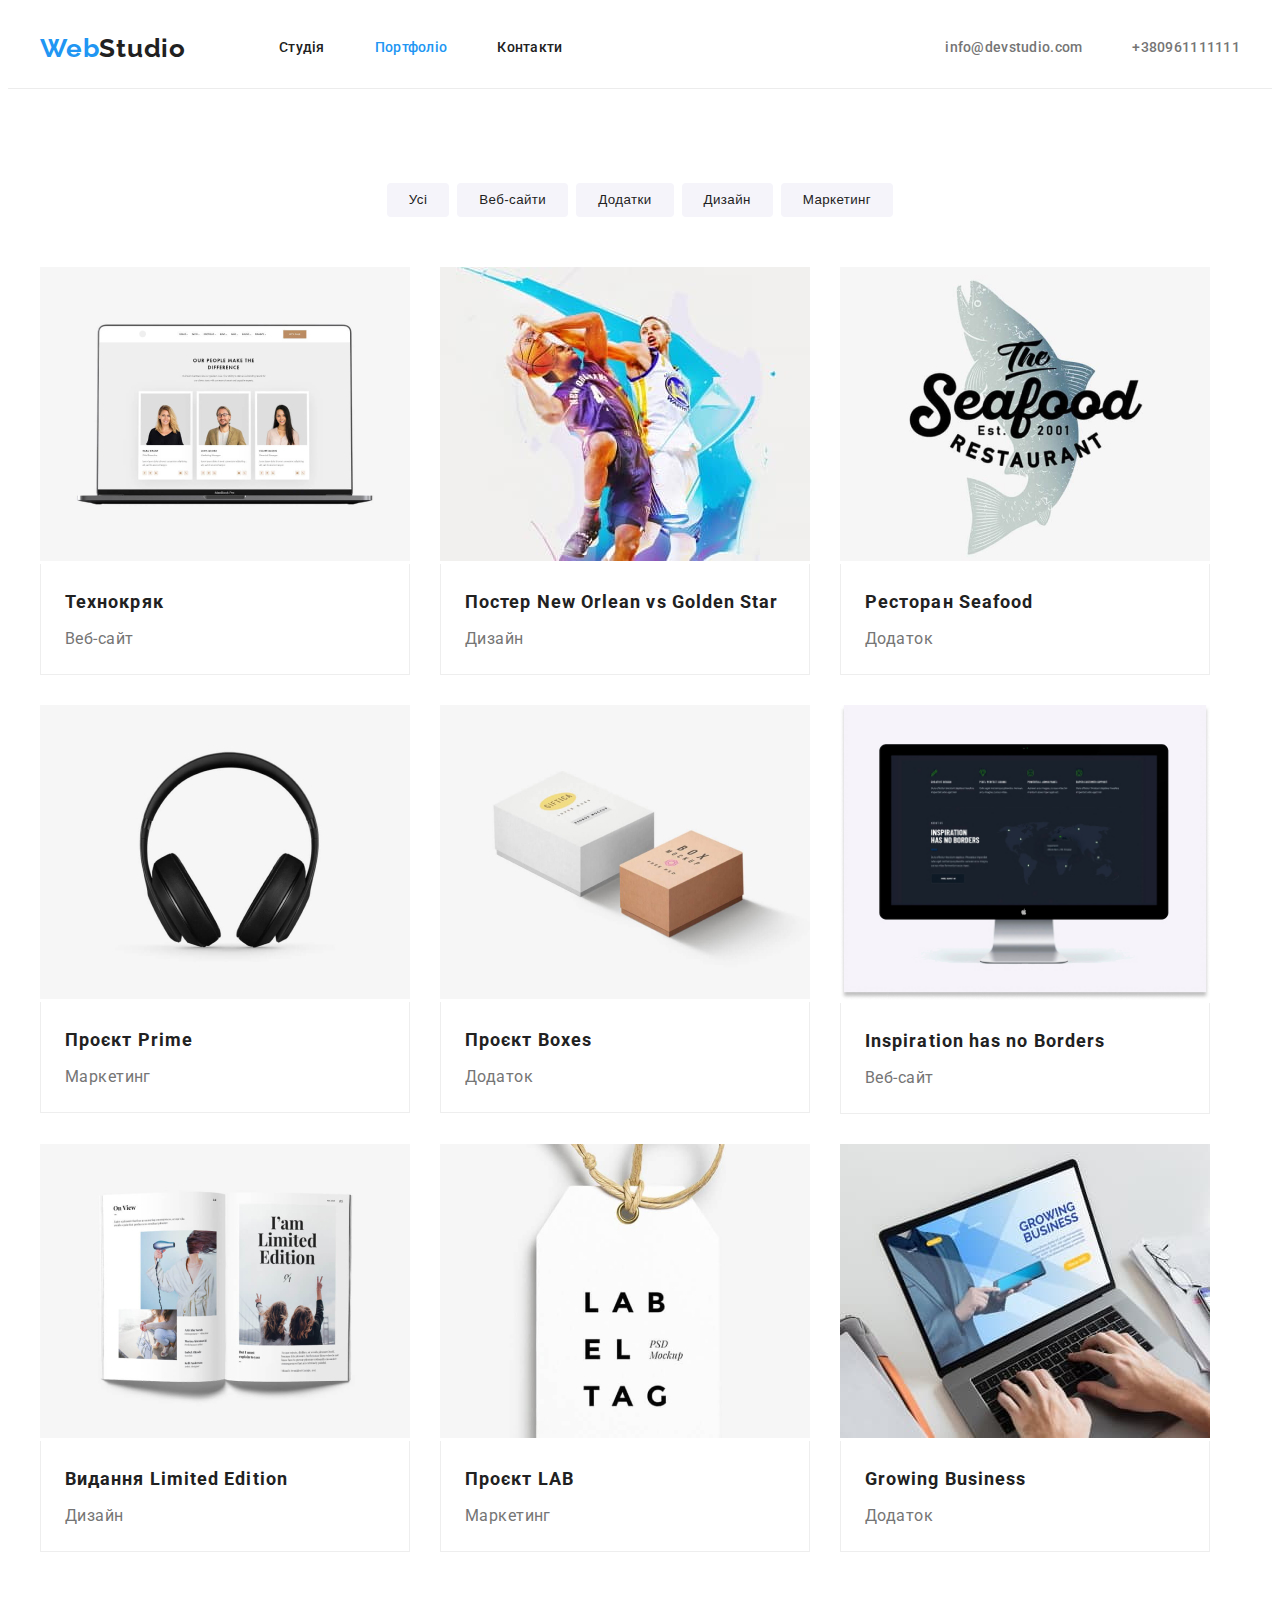
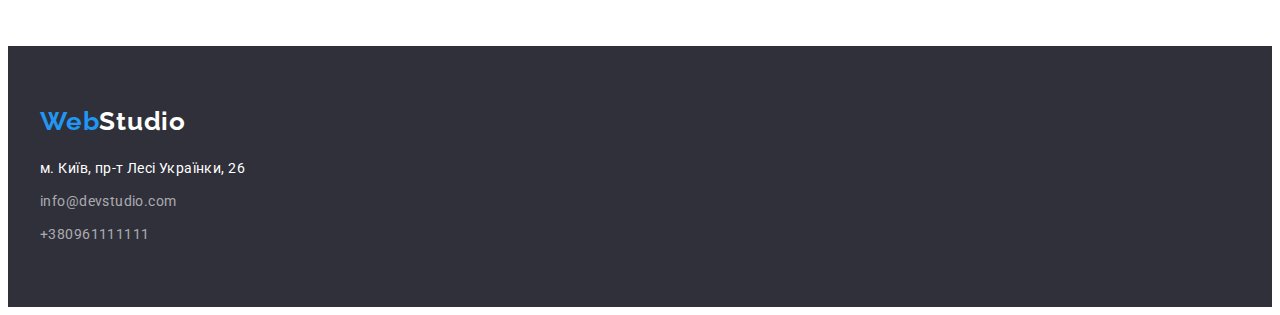
==== portfolio.html @ 6ab668a6 "зміни" ====
<!DOCTYPE html>
<html lang="en">

<head>
    <meta charset="UTF-8">
    <meta http-equiv="X-UA-Compatible" content="IE=edge">
    <meta name="viewport" content="width=device-width, initial-scale=1.0">
    <title>Document</title>
    <link
        href="https://fonts.googleapis.com/css2?family=Raleway:wght@700&family=Roboto:wght@400;500;700;900&display=swap"
        rel="stylesheet" />
    <link rel="stylesheet" href="https://cdnjs.cloudflare.com/ajax/libs/modern-normalize/1.1.0/modern-normalize.min.css"
        integrity="sha512-wpPYUAdjBVSE4KJnH1VR1HeZfpl1ub8YT/NKx4PuQ5NmX2tKuGu6U/JRp5y+Y8XG2tV+wKQpNHVUX03MfMFn9Q=="
        crossorigin="anonymous" referrerpolicy="no-referrer" />
    <link rel="stylesheet" href="./css/styles.css" />
</head>

<body class="page">
    <!--Шапка сайта-->
    <header class="page-header">
        <div class="container">
            <nav class="main-nav">
                <a href="./index.html" class="logo"><span>Web</span><span class="studio">Studio</span></a>
                <ul class="nav-link list">
                    <li><a href="./index.html" class="link">Студія</a></li>
                    <li><a href="Портфоліо" class="link current">Портфоліо</a></li>
                    <li><a href="Контакти" class="link">Контакти</a></li>
                </ul>
                <ul class="contact-link list">
                    <li><a href="mailto:info@devstudio.com" class="link">info@devstudio.com</a></li>
                    <li><a href="tel:+380961111111" class="link">+380961111111</a></li>
                </ul>
            </nav>
        </div>
    </header>
    <main>
        <!--Контент страници портфолио-->
        <section class="section">
            <h1 class="visually-hidden">Приклади робіт</h1>
            <div class="container">
                <ul class="btns list">
                    <li><button type="button" class="btn-style">Усі</button></li>
                    <li><button type="button" class="btn-style">Веб-сайти</button></li>
                    <li><button type="button" class="btn-style">Додатки</button></li>
                    <li><button type="button" class="btn-style">Дизайн</button></li>
                    <li><button type="button" class="btn-style">Маркетинг</button></li>
                </ul>
                <ul class="desing-page">
                    <li>
                        <a class="items" href="">
                            <img src="./images/img6.jpg" alt="фото ноутбука" width="370">
                            <div class="desing-style">
                                <h2 class="desing-list">Технокряк</h2>
                                <p class="desing-title">Веб-сайт</p>
                            </div>
                        </a>
                    </li>
                    <li>
                        <a class="items" href="">
                            <img src="./images/img7.jpg" alt="фото спортсмени" width="370">
                            <div class="desing-style">
                                <h2 class="desing-list">Постер New Orlean vs Golden Star</h2>
                                <p class="desing-title">Дизайн</p>
                            </div>
                        </a>
                    </li>
                    <li>
                        <a class="items" href="">
                            <img src="./images/img8.jpg" alt="фото логотип ресторану" width="370">
                            <div class="desing-style">
                                <h2 class="desing-list">Ресторан Seafood</h2>
                                <p class="desing-title">Додаток</p>
                            </div>
                        </a>
                    </li>
                    <li>
                        <a class="items" href="">
                            <img src="./images/img9.jpg" alt="фото навушники" width="370">
                            <div class="desing-style">
                                <h2 class="desing-list">Проєкт Prime</h2>
                                <p class="desing-title">Маркетинг</p>
                            </div>
                        </a>
                    </li>
                    <li>
                        <a class="items" href="">
                            <img src="./images/img10.jpg" alt="фото коробок" width="370">
                            <div class="desing-style">
                                <h2 class="desing-list">Проєкт Boxes</h2>
                                <p class="desing-title">Додаток</p>
                            </div>
                        </a>
                    </li>
                    <li>
                        <a class="items" href="">
                            <img src="./images/img11.jpg" alt="фото монітора" width="370">
                            <div class="desing-style">
                                <h2 class="desing-list">Inspiration has no Borders</h2>
                                <p class="desing-title">Веб-сайт</p>
                            </div>
                        </a>
                    </li>
                    <li>
                        <a class="items" href="">
                            <img src="./images/img12.jpg" alt="фото книжки" width="370">
                            <div class="desing-style">
                                <h2 class="desing-list">Видання Limited Edition</h2>
                                <p class="desing-title">Дизайн</p>
                            </div>
                        </a>
                    </li>
                    <li>
                        <a class="items" href="">
                            <img src="./images/img13.jpg" alt="фото етикетки" width="370">
                            <div class="desing-style">
                                <h2 class="desing-list">Проєкт LAB</h2>
                                <p class="desing-title">Маркетинг</p>
                            </div>
                        </a>
                    </li>
                    <li>
                        <a class="items" href="">
                            <img src="./images/img14.jpg" alt="фото руки на ноутбуці" width="370">
                            <div class="desing-style">
                                <h2 class="desing-list">Growing Business</h2>
                                <p class="desing-title">Додаток</p>
                            </div>
                        </a>
                    </li>
                </ul>
            </div>
        </section>
    </main>
    <!--Футер-->

    <footer class="footer">
        <div class="container">
            <a href="./index.html" class="logo"><span>Web</span><span class="tipo">Studio</span></a>
            <address class="address">
                <ul class="address-list">
                    <li><a href="https://www.google.com.ua/maps/place/%D0%B1%D1%83%D0%BB.+%D0%9B%D0%B5%D1%81%D0%B8+%D0%A3%D0%BA%D1%80%D0%B0%D0%B8%D0%BD%D0%BA%D0%B8,+26,+%D0%9A%D0%B8%D0%B5%D0%B2,+02000/@50.4265807,30.5383858,17z/data=!3m1!4b1!4m5!3m4!1s0x40d4cf0e033ecbe9:0x57a4dffefec77da0!8m2!3d50.4265807!4d30.5383858?hl=ru"
                            target="_blank" rel="noopener noreferrer" class="address-city"> м. Київ, пр-т Лесі Українки,
                            26</a></li>
                    <li class="top-list">
                        <a href="mailto:info@devstudio.com" class="address-mail">info@devstudio.com</a>
                    </li>
                    <li class="top-list">
                        <a href="tel:+380961111111" class="address-tel">+380961111111</a>
                    </li>
                </ul>
            </address>
        </div>
    </footer>
</body>

</html>
---- css/styles.css ----
:root {
  --primary-text-color: #212121;
  --title-text-color: #757575;
  --accent-color: #2196f3;
  --primary-white-color: #ffffff;
  --primary-black-color: #2f303a;
  --title-white-color: rgba(255, 255, 255, 0.6);
}

p,
h1,
h2,
h3,
h4,
h5,
h6 {
  margin: 0;
}

ul {
  margin: 0;
  padding-left: 0;
  list-style: none;
}

/* Шапка сайта */

body {
  background-color: var(--primary-white-color);
  color: var(--primary-text-color);
  font-family: roboto, sans-serif;
  font-size: 14px;
  letter-spacing: 0.03em;
}

.page-header {
  border-bottom: 1px solid #ececec;
}

.container {
  margin-left: auto;
  margin-right: auto;
  width: 1200px;
  padding-left: 15px;
  padding-right: 15px;
}

.list {
  padding: 0;
  margin: 0;
  list-style: none;
}

.link {
  text-decoration: none;
  margin: 0;
}

a {
  text-decoration: none;
}

.button {
  cursor: pointer;
}

.section {
  padding-top: 94px;
  padding-bottom: 94px;
}

.main-nav {
  display: flex;
  align-items: center;
}

.nav-link,
.contact-link {
  display: flex;
  align-items: center;
}

.nav-link {
  margin-left: 93px;
}

.logo {
  display: inline-block;
  color: var(--accent-color);
  font-family: raleway, sans-serif;
  font-size: 26px;
  font-weight: 700;
  line-height: 1.19;
  letter-spacing: 0.03em;
}

.studio {
  color: var(--primary-text-color);
}

.contact-link {
  margin-left: auto;
}

.nav-link li:not(:first-child),
.contact-link li:not(:first-child) {
  margin-left: 50px;
}

.nav-link .link {
  display: block;
  padding: 32px 0;
  font-weight: 500;
  color: var(--primary-text-color);
  line-height: 1.14;
  letter-spacing: 0.02em;
  text-decoration: none;
}

.auth-list::before {
  display: block;
  content: "";
  height: 16px;
  margin-right: 10px;
  background-repeat: no-repeat;
  background-position: center;
}

.icon-mail::before {
  background-image: url("../images/icon-mail.svg");
}

.icon-phone::before {
  background-image: url("../images/icon-phone.svg");
}

.link:hover,
.link:focus {
  color: var(--accent-color);
}

.link.current {
  color: var(--accent-color);
  font-weight: 500;
  font-size: 14px;
  line-height: 1.14;
  letter-spacing: 0.02em;
  text-decoration: none;
}

.contact-link .link:hover,
.contact-link .link:focus {
  color: var(--accent-color);
}

.contact-link .link {
  display: block;
  padding: 32px 0;
  color: var(--title-text-color);
  font-weight: 500;
  line-height: 1.14;
  letter-spacing: 0.02em;
  text-decoration: none;
}

.contact-link .link.current {
  color: var(--accent-color);
  font-weight: 500;
  font-size: 14px;
  line-height: 1.14;
  letter-spacing: 0.02em;
  text-decoration: none;
}

/* Герой */

.hero {
  text-align: center;
  background-color:var(--primary-black-color);
}

.hero-main {
  text-align: center;
  padding-top: 200px;
  padding-bottom: 200px;
  max-width: 1600px;
  margin: 0px auto;

background-image: linear-gradient(
  rgba(47, 48, 58, 0.4),
  rgba(47, 48, 58, 0.4)),
  url(../images/Img001.jpg);
}

.hero-title {
  max-width: 696px;
  margin-right: auto;
  margin-left: auto;
  margin-bottom: 30px;
  color: var(--primary-white-color);
  font-weight: 900;
  font-size: 44px;
  line-height: 1.36;
  text-align: center;
  letter-spacing: 0.06em;
  text-transform: uppercase;
}

.button-primary {
  display: inline-block;
  color: var(--primary-white-color);
  background-color: var(--accent-color);
  font-family: inherit;
  font-style: normal;
  font-weight: 700;
  font-size: 16px;
  line-height: 1.88;
  align-items: center;
  text-align: center;
  cursor: pointer;
  padding: 10px 32px;
  letter-spacing: 0.06em;
  border-radius: 4px;
  border: none;
}

/* Особливості */

.section-peculiarities {
  padding-top: 94px;
}

.peculiarities {
  display: flex;
  text-decoration: none;
  justify-content: center;
}

.peculiarities .item +.item {
  margin-left: 30px;
}

.peculiarities-list::before {
  display: block;
  content: "";
  height: 120px;
  margin-bottom: 30px;
  background-size: contain;
  background-repeat: no-repeat;
  background-position: center;
  background-color: #F5F4FA;
}

.icon-antenna::before {
background-image: url("../images/icon-antenna.svg");
}

.icon-clock::before {
  background-image: url("../images/icon-clock.svg");
}

.icon-diagram::before {
  background-image: url("../images/icon-diagram.svg");
}

.icon-astronaut::before {
  background-image: url("../images/icon-astronaut.svg");
} 

.peculiarities-title {
  margin-bottom: 10px;
  color: var(--primary-text-color);
  font-weight: 700;
  font-size: 14px;
  line-height: 1.14;
  letter-spacing: 0.03em;
}

.peculiarities-text {
  width: 270px;
  color: var(--title-text-color);
  font-weight: 400;
  font-size: 14px;
  line-height: 1.7;
  letter-spacing: 0.03em;
}

/* Чим ми займаємося */

.section-title {
  margin-bottom: 50px;
  text-align: center;
  color: var(--primary-text-color);
  font-size: 36px;
  line-height: 1.17;
}

.container-work {
  display: flex;
}

.image-work {
  display: block;
  width: 370px;
}

.container-work .item+.item {
  margin-left: 30px;
}

/* Наша команда */

.team-container {
  width: 270px;
  box-shadow: 0px 1px 3px rgba(0, 0, 0, 0.12), 0px 1px 1px rgba(0, 0, 0, 0.14),
  0px 2px 1px rgba(0, 0, 0, 0.2);
  border-radius: 0px 0px 4px 4px;
  background: #FFFFFF;
}

.team-list {
  display: flex;
}

.team-list .item +.item {
  margin-left: 30px;
}

.team-comand {
  padding: 30px;
}

.social-list {
  display: flex;
  align-items: center;
  justify-content: center;
}

.social-item {
  display: flex;
  align-items: center;
  justify-content: center;
  width: 44px;
  height: 44px;
  background-color: #FFFFFF;
  border-radius: 50%;
}

.team {
  margin-bottom: 50px;
}

.team-name {
  margin-bottom: 10px;
  text-align: center;
  color: var(--primary-text-color);
  font-weight: 500;
  font-size: 16px;
  line-height: 1.19;
}

.team-position {
  margin-bottom: 16px;
  text-align: center;
  color: var(--title-text-color);
  font-weight: 400;
  font-size: 16px;
  line-height: 1.19;
}

.btns {
  display: flex;
  justify-content: center;
  margin-bottom: 50px;
}

.btns li:not(:first-child) {
  margin-left: 8px;
}

.btns .btn-style {
  background-color: #f5f4fa;
  color: var(--primiry);
  font-weight: 500;
  line-height: calc(26 / 16);
  letter-spacing: 0.03em;
  padding: 6px 22px;
  border-radius: 4px;
  box-shadow: none;
  cursor: pointer;
  border: none;
}

.btns .btn-style:hover,
.btns .btn-style:focus {
  background-color: var(--accent-color);
  color: var(--primary-white-color);
}

.items {
  display: inline-block;
}

.items .desing-style {
  padding: 20px 24px;
  border-left: 1px solid #eeeeee;
  border-right: 1px solid #eeeeee;
  border-bottom: 1px solid #eeeeee;
}

.items:hover,
.items:focus {
  box-shadow: 0px 1px 1px rgba(0, 0, 0, 0.12), 0px 4px 4px rgba(0, 0, 0, 0.06),
    1px 4px 6px rgba(0, 0, 0, 0.16);
}

.desing-page li {
  margin-left: 30px;
  margin-top: 30px;
}

.desing-page li:nth-child(3n + 1) {
  margin-left: 0px;
}

.desing-page li:nth-child(-n + 3) {
  margin-top: 0px;
}

.desing-page {
  display: flex;
  flex-wrap: wrap;
}

.desing-list {
  margin-bottom: 4px;
  color: var(--primary-text-color);
  font-weight: 700;
  font-size: 18px;
  line-height: 2;
  letter-spacing: 0.06em;
  text-decoration: none;
}

.desing-title {
  color: var(--title-text-color);
  font-size: 16px;
  line-height: 1.88;
  text-decoration: none;
}

/* Футер */

.footer {
  padding-top: 60px;
  padding-bottom: 60px;
  background-color: var(--primary-black-color);
}

.address-list {
  margin-top: 20px;
}

.address-list .address-mail .address-tel {
  text-decoration: none;
  font-style: normal;
}

.address-mail:hover,
.address-mail:focus {
  color: var(--accent-color);
}

.address-tel:hover,
.address-tel:focus {
  color: var(--accent-color);
}

.top-list {
  margin-top: 9px;
}

.address-city {
  color: var(--primary-white-color);
  font-style: normal;
  line-height: 1.71;
  text-decoration: none;
}

.address-tel,
.address-mail {
  color: var(--title-white-color);
  font-style: normal;
  line-height: 1.71;
  text-decoration: none;
}

.tipo {
  color: var(--primary-white-color);
}

.visually-hidden {
  position: absolute;
  width: 1px;
  height: 1px;
  margin: -1px;
  border: 0;
  padding: 0;

  white-space: nowrap;
  clip-path: inset(100%);
  clip: rect(0 0 0 0);
  overflow: hidden;
}
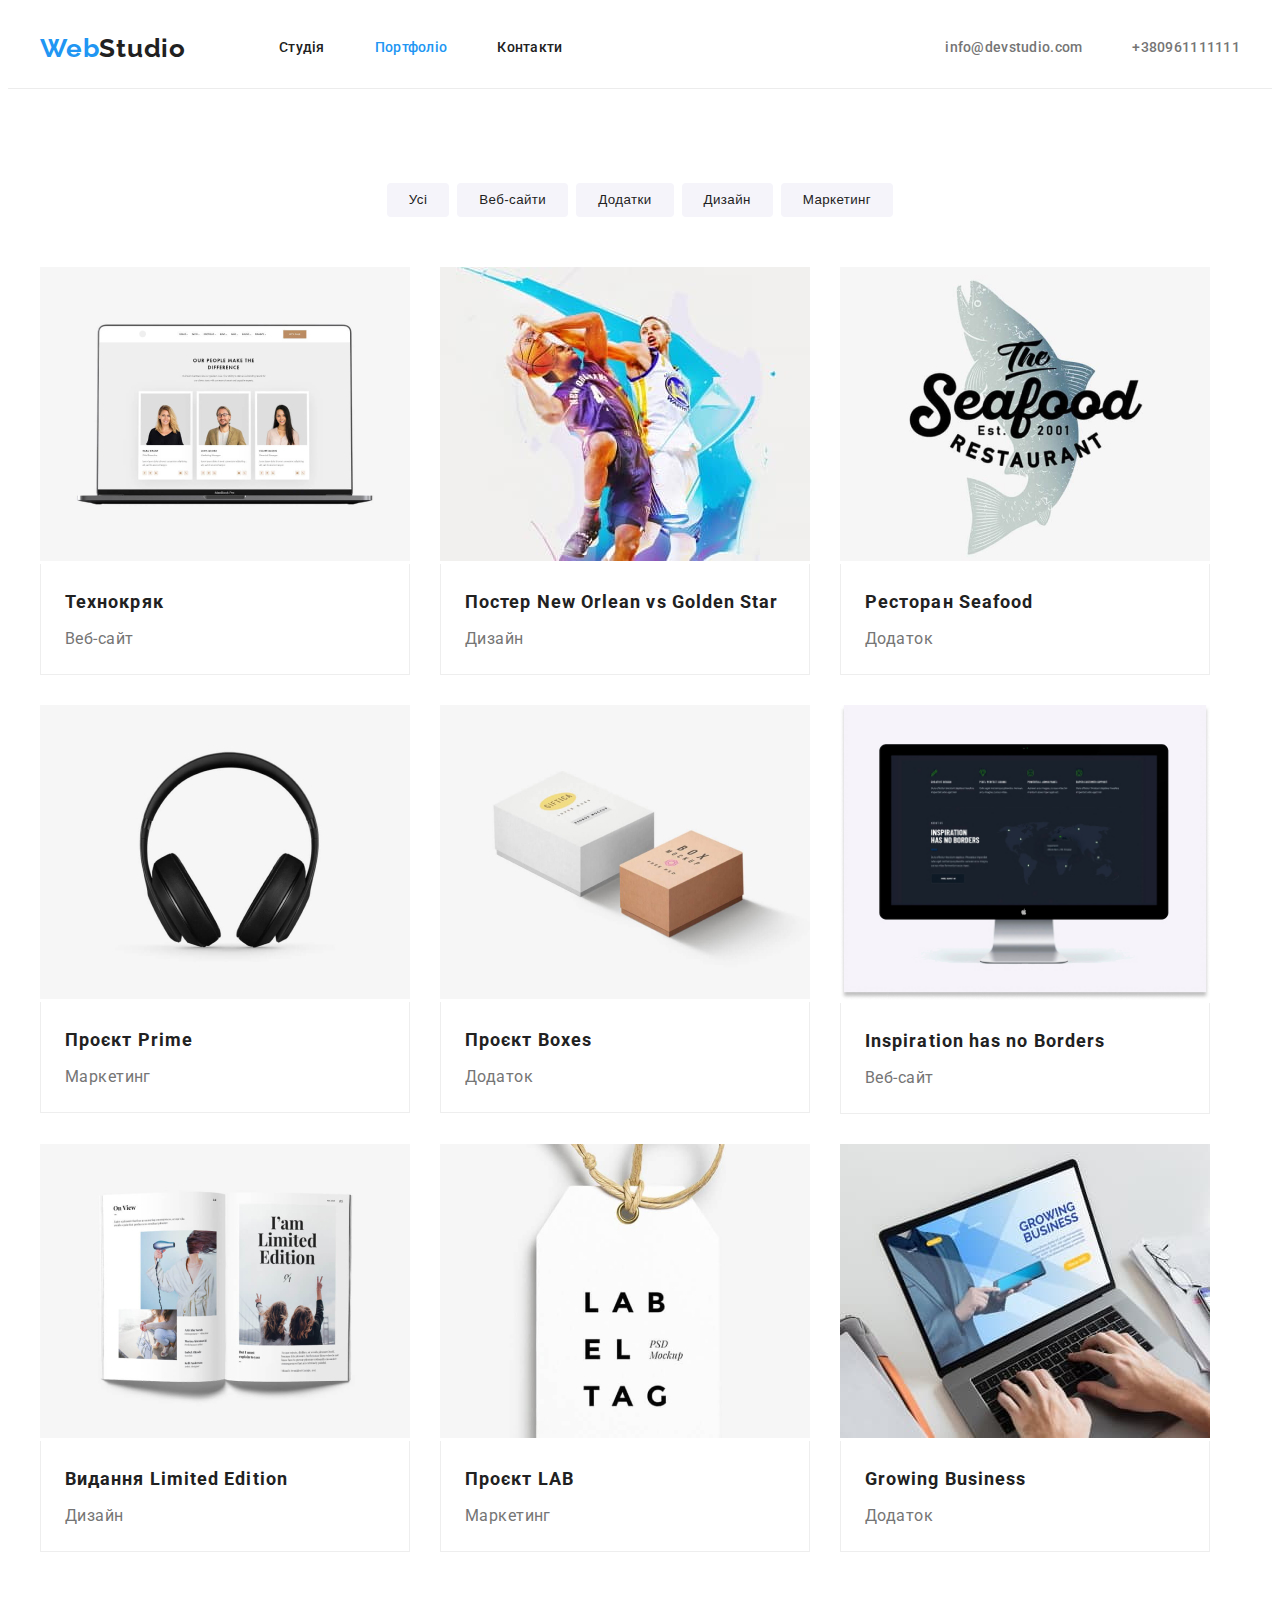
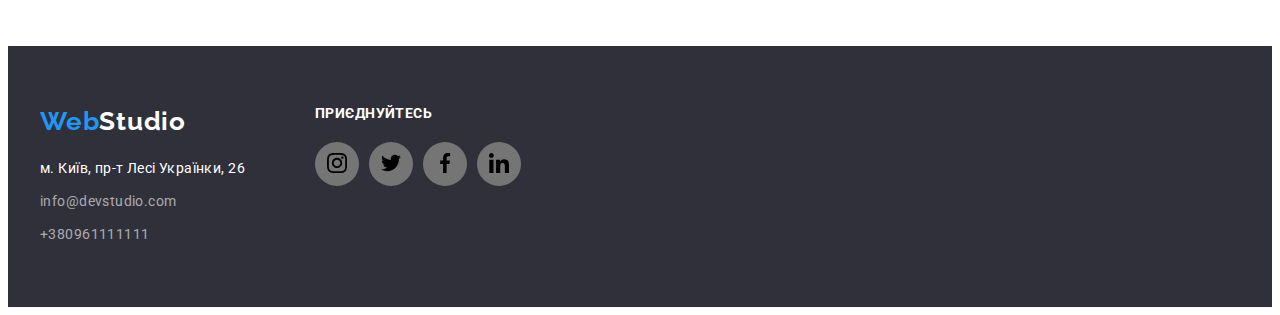
==== commit 3941d67d: "зробив посилання" ====
--- a/portfolio.html
+++ b/portfolio.html
@@ -18,7 +18,7 @@
 <body class="page">
     <!--Шапка сайта-->
     <header class="page-header">
-        <div class="container">
+        <div class="container contact-container">
             <nav class="main-nav">
                 <a href="./index.html" class="logo"><span>Web</span><span class="studio">Studio</span></a>
                 <ul class="nav-link list">
@@ -26,18 +26,18 @@
                     <li><a href="Портфоліо" class="link current">Портфоліо</a></li>
                     <li><a href="Контакти" class="link">Контакти</a></li>
                 </ul>
+            </nav>
                 <ul class="contact-link list">
                     <li><a href="mailto:info@devstudio.com" class="link">info@devstudio.com</a></li>
                     <li><a href="tel:+380961111111" class="link">+380961111111</a></li>
                 </ul>
-            </nav>
         </div>
     </header>
     <main>
         <!--Контент страници портфолио-->
         <section class="section">
+            <div class="container">
             <h1 class="visually-hidden">Приклади робіт</h1>
-            <div class="container">
                 <ul class="btns list">
                     <li><button type="button" class="btn-style">Усі</button></li>
                     <li><button type="button" class="btn-style">Веб-сайти</button></li>
@@ -135,22 +135,57 @@
 
     <footer class="footer">
         <div class="container">
-            <a href="./index.html" class="logo"><span>Web</span><span class="tipo">Studio</span></a>
-            <address class="address">
-                <ul class="address-list">
-                    <li><a href="https://www.google.com.ua/maps/place/%D0%B1%D1%83%D0%BB.+%D0%9B%D0%B5%D1%81%D0%B8+%D0%A3%D0%BA%D1%80%D0%B0%D0%B8%D0%BD%D0%BA%D0%B8,+26,+%D0%9A%D0%B8%D0%B5%D0%B2,+02000/@50.4265807,30.5383858,17z/data=!3m1!4b1!4m5!3m4!1s0x40d4cf0e033ecbe9:0x57a4dffefec77da0!8m2!3d50.4265807!4d30.5383858?hl=ru"
-                            target="_blank" rel="noopener noreferrer" class="address-city"> м. Київ, пр-т Лесі Українки,
-                            26</a></li>
-                    <li class="top-list">
-                        <a href="mailto:info@devstudio.com" class="address-mail">info@devstudio.com</a>
+            <div class="container-content">
+                <a href="./index.html" class="logo logo-title"><span>Web</span><span class="tipo">Studio</span></a>
+                <address class="address">
+                    <ul class="address-list">
+                        <li><a href="https://www.google.com.ua/maps/place/%D0%B1%D1%83%D0%BB.+%D0%9B%D0%B5%D1%81%D0%B8+%D0%A3%D0%BA%D1%80%D0%B0%D0%B8%D0%BD%D0%BA%D0%B8,+26,+%D0%9A%D0%B8%D0%B5%D0%B2,+02000/@50.4265807,30.5383858,17z/data=!3m1!4b1!4m5!3m4!1s0x40d4cf0e033ecbe9:0x57a4dffefec77da0!8m2!3d50.4265807!4d30.5383858?hl=ru"
+                                target="_blank" rel="noopener noreferrer" class="address-city"> м. Київ, пр-т Лесі Українки,
+                                26</a></li>
+                        <li class="top-list">
+                            <a href="mailto:info@devstudio.com" class="address-mail">info@devstudio.com</a>
+                        </li>
+                        <li class="top-list">
+                            <a href="tel:+380961111111" class="address-tel">+380961111111</a>
+                        </li>
+                    </ul>
+                </address>
+            </div>
+            <div class="social-container-wrapper">
+                <h2 class="social-title">приєднуйтесь</h2>
+                <ul class="social-main-list">
+                    <li class="social-top-icon">
+                        <a href="" class="social-link link">
+                            <svg class="icon" width="20" height="20">
+                                <use href="./images/symbol-defs.svg#icon-instagram-2"></use>
+                            </svg>
+                        </a>
                     </li>
-                    <li class="top-list">
-                        <a href="tel:+380961111111" class="address-tel">+380961111111</a>
+                    <li class="social-top-icon">
+                        <a href="" class="social-link link">
+                            <svg class="icon" width="20" height="20">
+                                <use href="./images/symbol-defs.svg#icon-twitter2"></use>
+                            </svg>
+                        </a>
+                    </li>
+                    <li class="social-top-icon">
+                        <a href="" class="social-link link">
+                            <svg class="icon" width="20" height="20">
+                                <use href="./images/symbol-defs.svg#icon-facebook2"></use>
+                            </svg>
+                        </a>
+                    </li>
+                    <li class="social-top-icon">
+                        <a href="" class="social-link link">
+                            <svg class="icon" width="20" height="20">
+                                <use href="./images/symbol-defs.svg#icon-linkedin2"></use>
+                            </svg>
+                        </a>
                     </li>
                 </ul>
-            </address>
+            </div>
         </div>
     </footer>
-</body>
-
-</html>+    </body>
+    
+    </html>--- a/css/styles.css
+++ b/css/styles.css
@@ -5,6 +5,8 @@
   --primary-white-color: #ffffff;
   --primary-black-color: #2f303a;
   --title-white-color: rgba(255, 255, 255, 0.6);
+  --background-grey-color: #F5F4FA;
+  --icons-color: rgba(175, 177, 184, 1);
 }
 
 p,
@@ -69,7 +71,8 @@
   padding-bottom: 94px;
 }
 
-.main-nav {
+.main-nav,
+.contact-container {
   display: flex;
   align-items: center;
 }
@@ -117,11 +120,11 @@
   text-decoration: none;
 }
 
-.auth-list::before {
+.contact-list::before {
   display: block;
   content: "";
   height: 16px;
-  margin-right: 10px;
+  margin: 0;
   background-repeat: no-repeat;
   background-position: center;
 }
@@ -137,15 +140,6 @@
 .link:hover,
 .link:focus {
   color: var(--accent-color);
-}
-
-.link.current {
-  color: var(--accent-color);
-  font-weight: 500;
-  font-size: 14px;
-  line-height: 1.14;
-  letter-spacing: 0.02em;
-  text-decoration: none;
 }
 
 .contact-link .link:hover,
@@ -163,7 +157,7 @@
   text-decoration: none;
 }
 
-.contact-link .link.current {
+.link.current {
   color: var(--accent-color);
   font-weight: 500;
   font-size: 14px;
@@ -227,7 +221,7 @@
 /* Особливості */
 
 .section-peculiarities {
-  padding-top: 94px;
+  padding-bottom: 0;
 }
 
 .peculiarities {
@@ -245,10 +239,11 @@
   content: "";
   height: 120px;
   margin-bottom: 30px;
-  background-size: contain;
+  border-radius: 4px;
+  background-size: 70px;
   background-repeat: no-repeat;
   background-position: center;
-  background-color: #F5F4FA;
+  background-color: var(--background-grey-color);
 }
 
 .icon-antenna::before {
@@ -315,7 +310,7 @@
   box-shadow: 0px 1px 3px rgba(0, 0, 0, 0.12), 0px 1px 1px rgba(0, 0, 0, 0.14),
   0px 2px 1px rgba(0, 0, 0, 0.2);
   border-radius: 0px 0px 4px 4px;
-  background: #FFFFFF;
+  background: var(--primary-white-color);
 }
 
 .team-list {
@@ -342,12 +337,12 @@
   justify-content: center;
   width: 44px;
   height: 44px;
-  background-color: #FFFFFF;
+  background-color: var(--primary-white-color);
   border-radius: 50%;
 }
 
 .team {
-  margin-bottom: 50px;
+ background-color:var(--background-grey-color);
 }
 
 .team-name {
@@ -368,6 +363,26 @@
   line-height: 1.19;
 }
 
+ /*--Постійні кліенти--*/
+
+.client-list {
+  display: flex;
+}
+
+.client-link {
+  display: flex;
+  align-items: center;
+  justify-content: center;
+  border: 1px solid var(--icons-color);
+  width: 170px;
+  height: 92px;
+  border-radius: 4px;
+  cursor: pointer;
+}
+.client-list .item+.item {
+  margin-left: 30px;
+}
+
 .btns {
   display: flex;
   justify-content: center;
@@ -379,7 +394,7 @@
 }
 
 .btns .btn-style {
-  background-color: #f5f4fa;
+  background-color: var(--background-grey-color);
   color: var(--primiry);
   font-weight: 500;
   line-height: calc(26 / 16);
@@ -457,8 +472,8 @@
   background-color: var(--primary-black-color);
 }
 
-.address-list {
-  margin-top: 20px;
+.logo-title {
+  margin-bottom: 20px;
 }
 
 .address-list .address-mail .address-tel {
@@ -497,6 +512,50 @@
 
 .tipo {
   color: var(--primary-white-color);
+}
+
+.footer .container {
+  display: flex;
+}
+
+.social-main-list {
+  display: flex;
+  gap: 10px;
+}
+
+.social-container-wrapper {
+  margin-left: 70px;
+  padding: 0;
+}
+
+.social-title {
+  display: flex;
+  align-items: center;
+  justify-content: start;
+  margin-bottom: 20px;
+  color: var(--primary-white-color);
+  font-style: normal;
+  font-weight: 700;
+  font-size: 14px;
+  line-height: 1.14;
+  letter-spacing: 0.03em;
+  text-transform: uppercase;
+}
+
+.social-top-icon {
+  display: flex;
+  align-items: center;
+  justify-content: center;
+  width: 44px;
+  height: 44px;
+  background-color: var(--title-text-color);
+  border-radius: 50%;
+  cursor: pointer;
+}
+
+.social-top-icon:focus,
+.social-top-icon:hover {
+  background-color: var(--accent-color);
 }
 
 .visually-hidden {
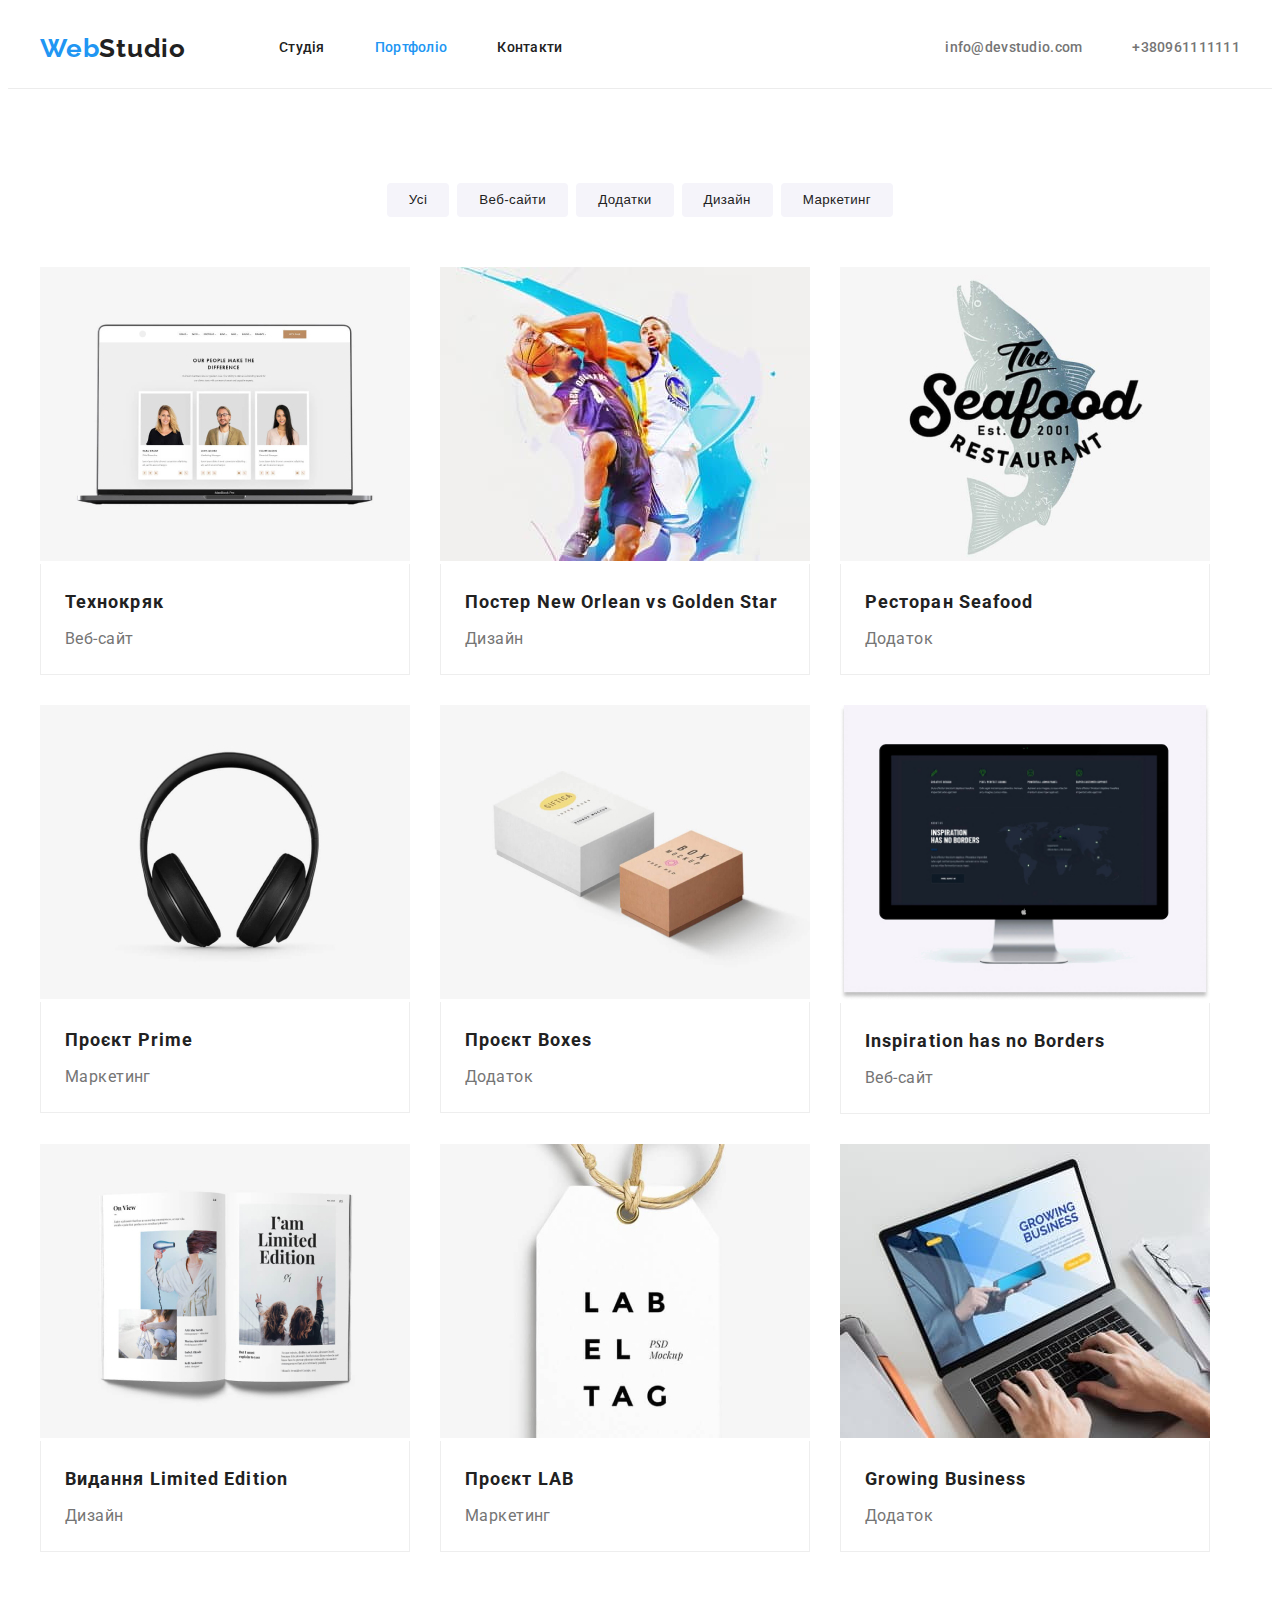
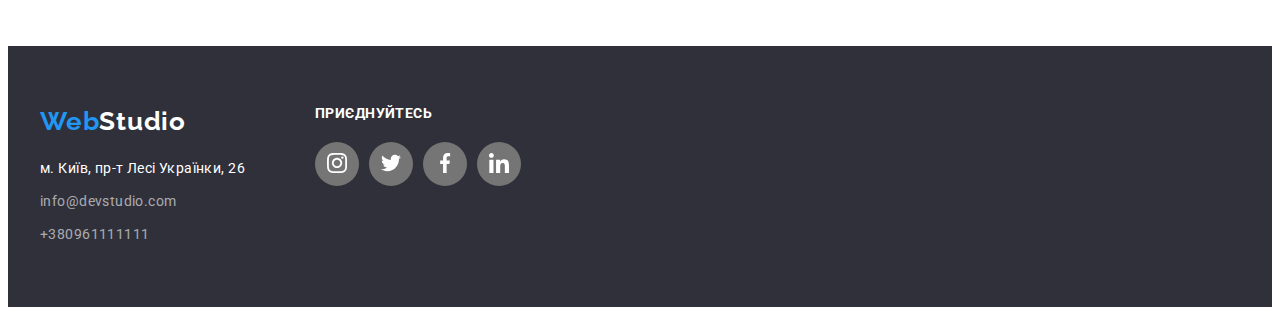
==== commit 62739e10: "доповнення" ====
--- a/portfolio.html
+++ b/portfolio.html
@@ -157,28 +157,28 @@
                     <li class="social-top-icon">
                         <a href="" class="social-link link">
                             <svg class="icon" width="20" height="20">
-                                <use href="./images/symbol-defs.svg#icon-instagram-2"></use>
+                                <use href="./images/icons.svg#icon-instagram"></use>
                             </svg>
                         </a>
                     </li>
                     <li class="social-top-icon">
                         <a href="" class="social-link link">
                             <svg class="icon" width="20" height="20">
-                                <use href="./images/symbol-defs.svg#icon-twitter2"></use>
+                                <use href="./images/icons.svg#icon-twitter"></use>
                             </svg>
                         </a>
                     </li>
                     <li class="social-top-icon">
                         <a href="" class="social-link link">
                             <svg class="icon" width="20" height="20">
-                                <use href="./images/symbol-defs.svg#icon-facebook2"></use>
+                                <use href="./images/icons.svg#icon-facebook"></use>
                             </svg>
                         </a>
                     </li>
                     <li class="social-top-icon">
                         <a href="" class="social-link link">
                             <svg class="icon" width="20" height="20">
-                                <use href="./images/symbol-defs.svg#icon-linkedin2"></use>
+                                <use href="./images/icons.svg#icon-linkedin"></use>
                             </svg>
                         </a>
                     </li>
--- a/css/styles.css
+++ b/css/styles.css
@@ -339,6 +339,11 @@
   height: 44px;
   background-color: var(--primary-white-color);
   border-radius: 50%;
+}
+
+.social-list .link:focus,
+.social-list .link:hover {
+ color: var(--accent-color);
 }
 
 .team {
@@ -553,6 +558,10 @@
   cursor: pointer;
 }
 
+.icon {
+  fill: var(--primary-white-color);
+}
+
 .social-top-icon:focus,
 .social-top-icon:hover {
   background-color: var(--accent-color);
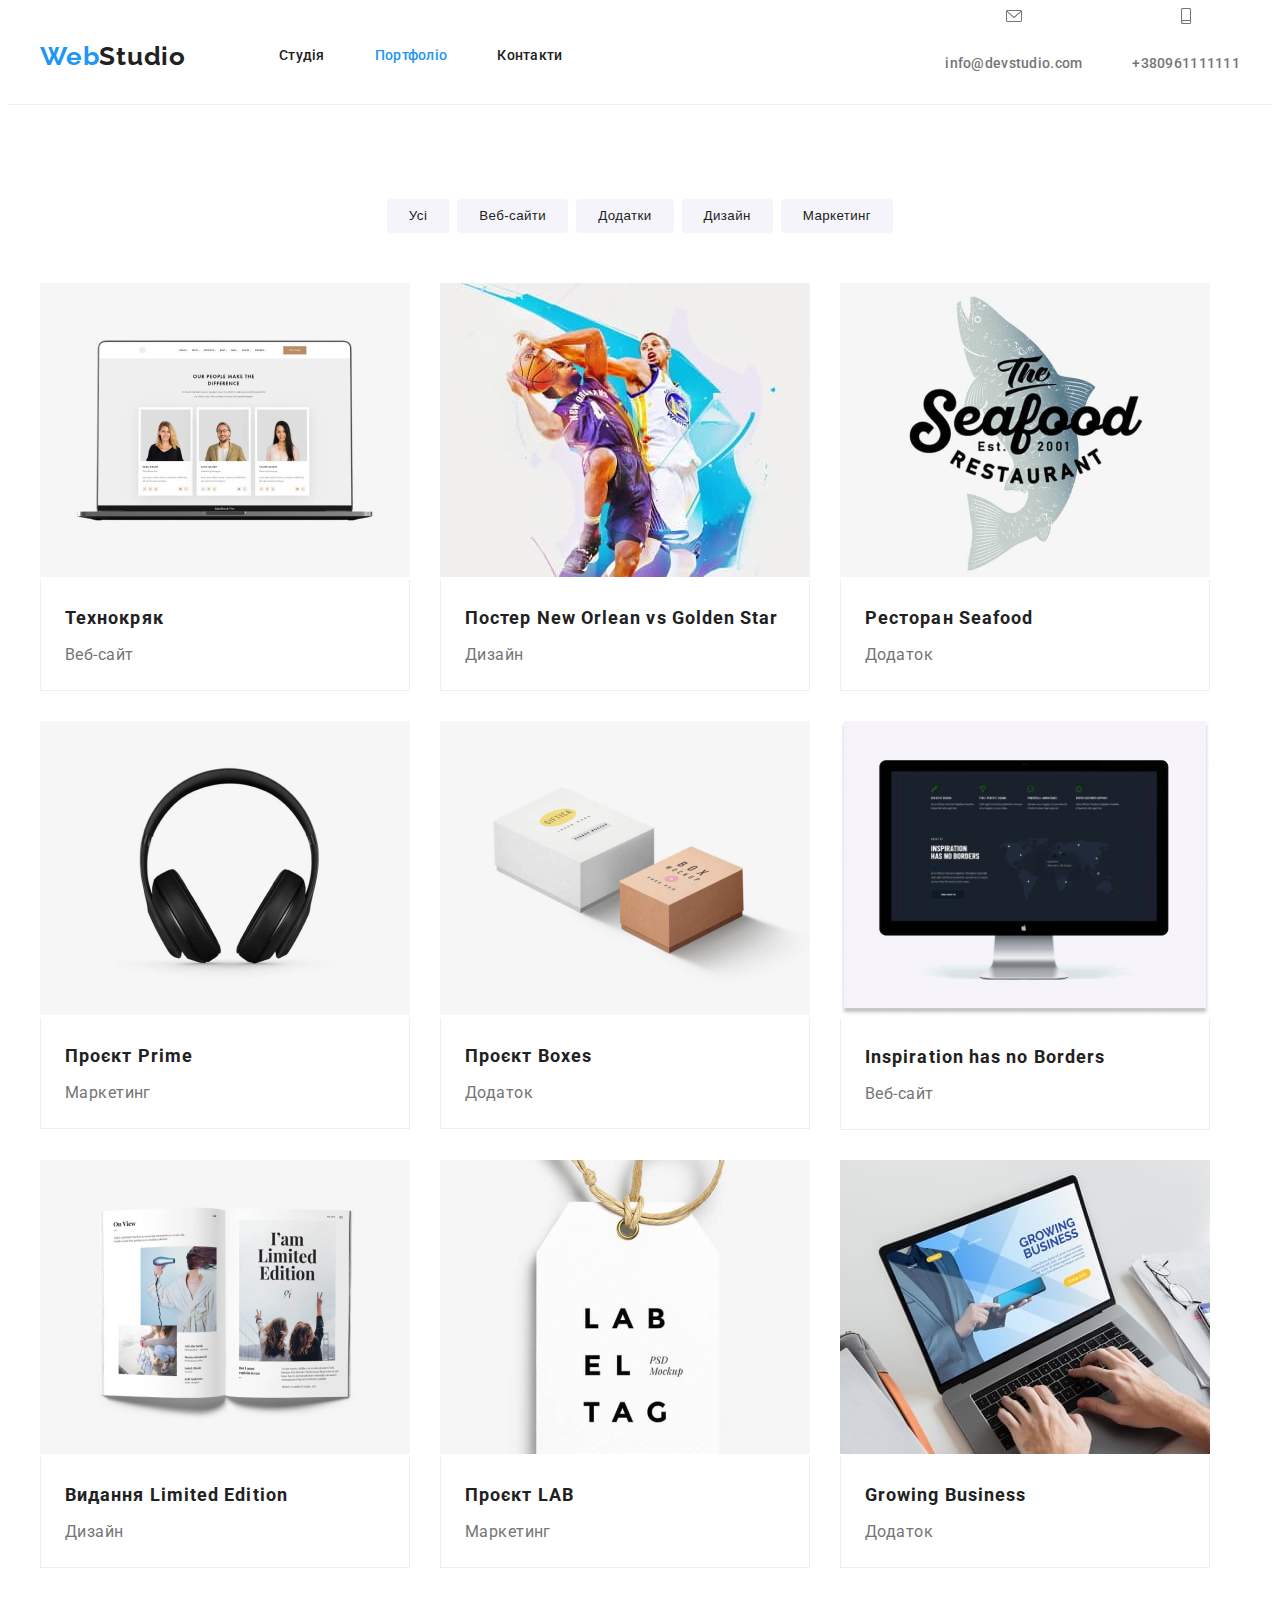
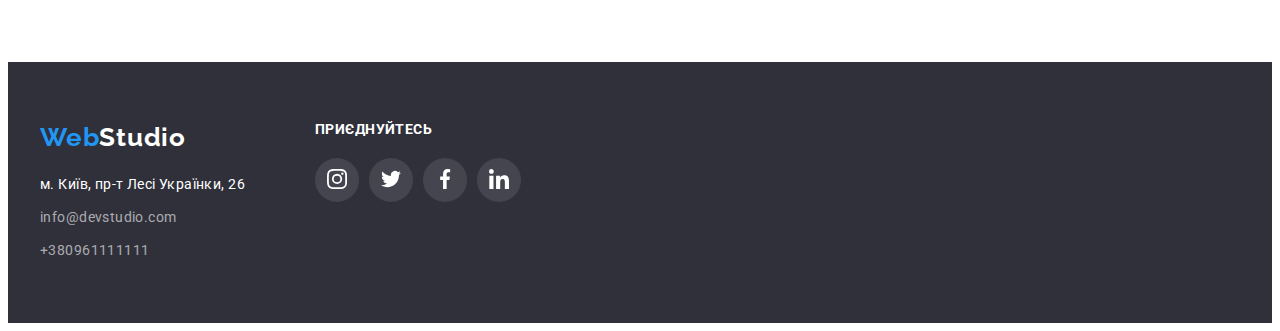
==== commit c66537e6: "коригування" ====
--- a/portfolio.html
+++ b/portfolio.html
@@ -28,8 +28,8 @@
                 </ul>
             </nav>
                 <ul class="contact-link list">
-                    <li><a href="mailto:info@devstudio.com" class="link">info@devstudio.com</a></li>
-                    <li><a href="tel:+380961111111" class="link">+380961111111</a></li>
+                    <li class="contact-list icon-mail item"><a href="mailto:info@devstudio.com" class="link">info@devstudio.com</a></li>
+                    <li class="contact-list icon-phone item"><a href="tel:+380961111111" class="link">+380961111111</a></li>
                 </ul>
         </div>
     </header>
--- a/css/styles.css
+++ b/css/styles.css
@@ -339,11 +339,21 @@
   height: 44px;
   background-color: var(--primary-white-color);
   border-radius: 50%;
-}
-
-.social-list .link:focus,
-.social-list .link:hover {
- color: var(--accent-color);
+  cursor: pointer;
+}
+
+.social-item .icon {
+  fill:var(--icons-color)
+}
+
+.social-item .icon:hover,
+.social-item .icon:focus {
+  fill: var(--primary-white-color);
+}
+
+.social-item:hover,
+.social-item:focus {
+  background-color: var(--accent-color);
 }
 
 .team {
@@ -370,11 +380,11 @@
 
  /*--Постійні кліенти--*/
 
-.client-list {
-  display: flex;
-}
-
-.client-link {
+.clients {
+  display: flex;
+}
+
+.clients-list {
   display: flex;
   align-items: center;
   justify-content: center;
@@ -384,8 +394,18 @@
   border-radius: 4px;
   cursor: pointer;
 }
-.client-list .item+.item {
+.clients .item +.item {
   margin-left: 30px;
+}
+
+.clients-list:hover,
+.clients-list:focus {
+  border-color: var(--accent-color);
+}
+
+.client-link:hover .icon,
+.client-link:focus .icon {
+  fill: var(--accent-color);
 }
 
 .btns {
@@ -431,7 +451,7 @@
 .items:hover,
 .items:focus {
   box-shadow: 0px 1px 1px rgba(0, 0, 0, 0.12), 0px 4px 4px rgba(0, 0, 0, 0.06),
-    1px 4px 6px rgba(0, 0, 0, 0.16);
+  1px 4px 6px rgba(0, 0, 0, 0.16);
 }
 
 .desing-page li {
@@ -553,7 +573,7 @@
   justify-content: center;
   width: 44px;
   height: 44px;
-  background-color: var(--title-text-color);
+  background-color: rgba(255, 255, 255, 0.1);
   border-radius: 50%;
   cursor: pointer;
 }
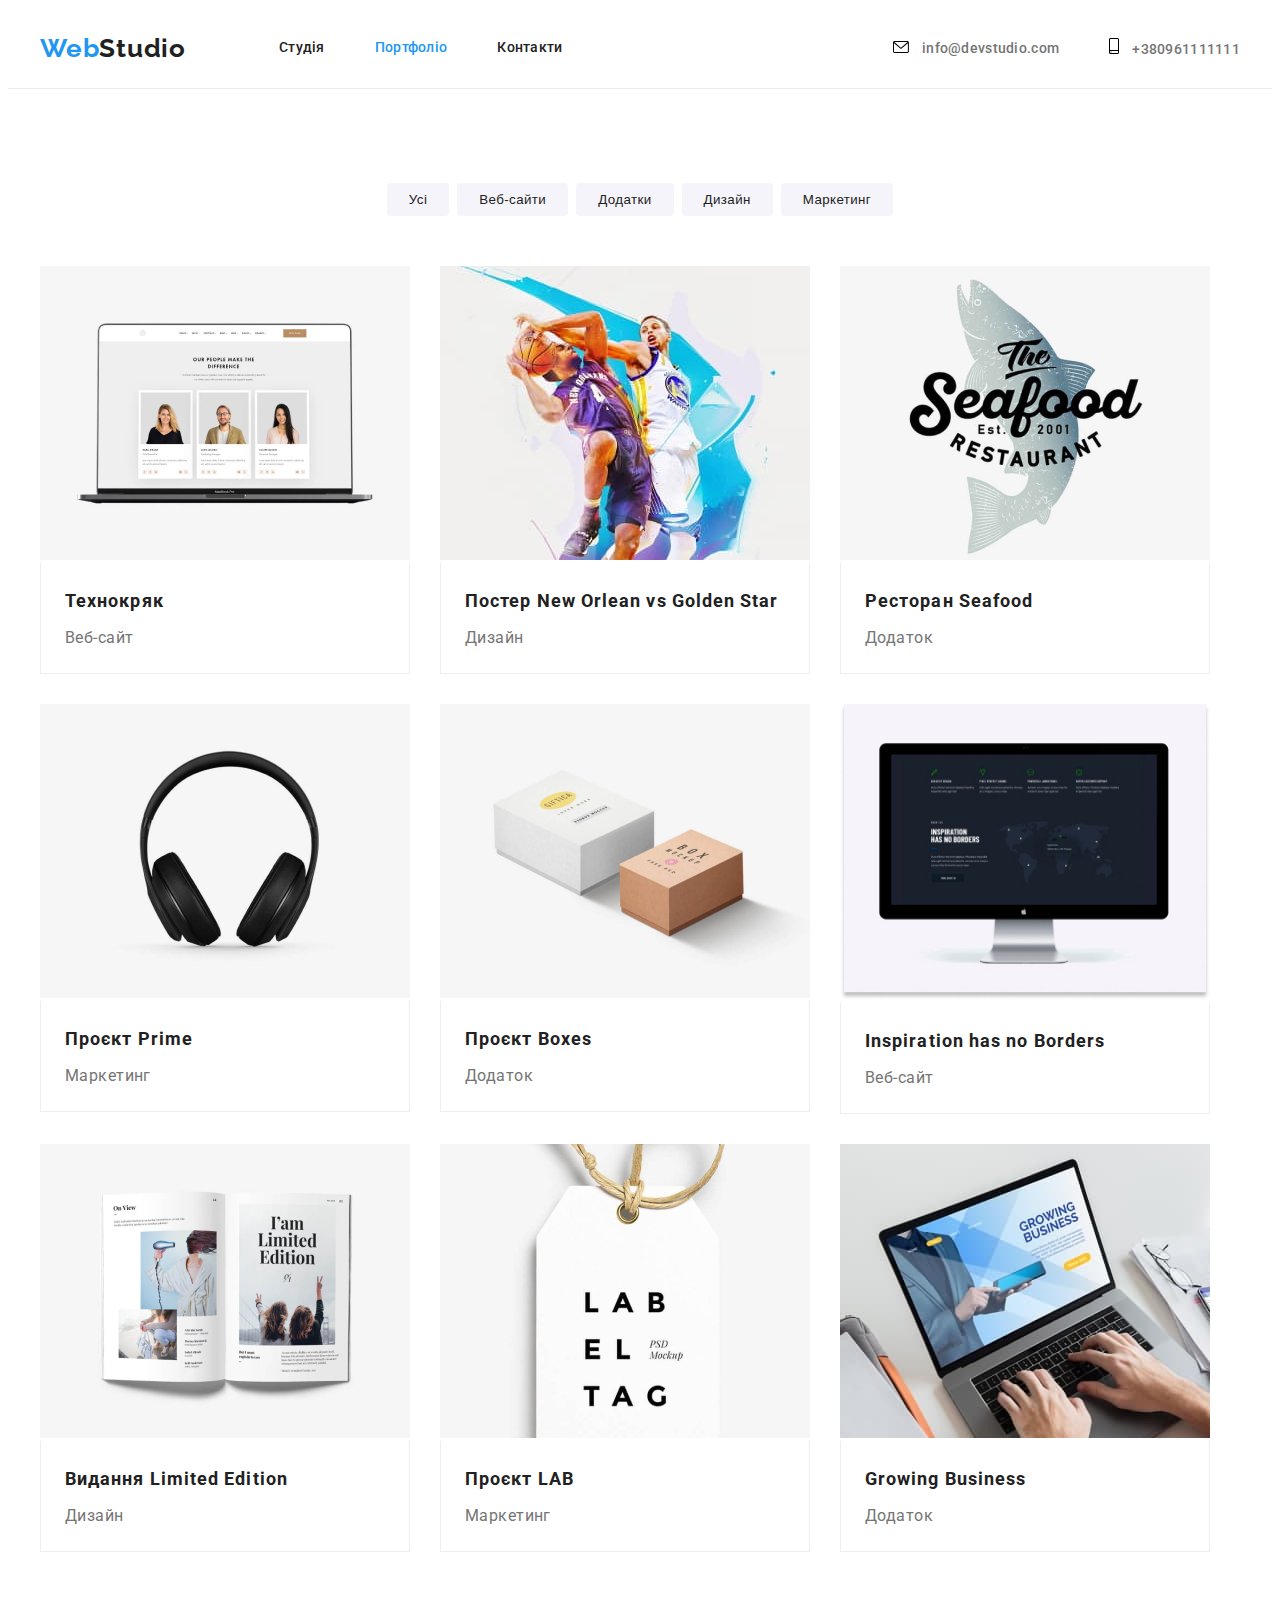
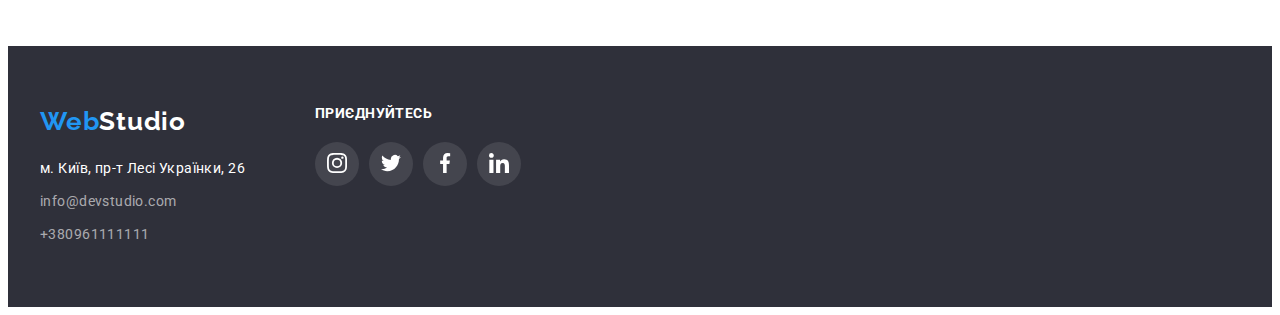
==== commit 6fa49601: "додаткові зміни" ====
--- a/portfolio.html
+++ b/portfolio.html
@@ -28,8 +28,20 @@
                 </ul>
             </nav>
                 <ul class="contact-link list">
-                    <li class="contact-list icon-mail item"><a href="mailto:info@devstudio.com" class="link">info@devstudio.com</a></li>
-                    <li class="contact-list icon-phone item"><a href="tel:+380961111111" class="link">+380961111111</a></li>
+                    <li class="contact-list item">
+                        <a href="mailto:info@devstudio.com" class="link">
+                            <svg class="icon-header" width="16" height="12">
+                                <use href="./images/icons.svg#icon-mail"></use>
+                            </svg>
+                            info@devstudio.com</a>
+                    </li>
+                    <li class="contact-list item">
+                        <a href="tel:+380961111111" class="link">
+                            <svg class="icon-header" width="10" height="16">
+                                <use href="./images/icons.svg#icon-phone"></use>
+                            </svg>
+                            +380961111111</a>
+                    </li>
                 </ul>
         </div>
     </header>
--- a/css/styles.css
+++ b/css/styles.css
@@ -120,25 +120,17 @@
   text-decoration: none;
 }
 
-.contact-list::before {
-  display: block;
-  content: "";
-  height: 16px;
-  margin: 0;
-  background-repeat: no-repeat;
-  background-position: center;
-}
-
-.icon-mail::before {
-  background-image: url("../images/icon-mail.svg");
-}
-
-.icon-phone::before {
-  background-image: url("../images/icon-phone.svg");
-}
-
-.link:hover,
-.link:focus {
+.icon-header {
+ margin-right: 10px; 
+}
+
+.icon-header:hover,
+.icon-header:focus {
+  fill: var(--accent-color);
+}
+
+.link:hover .icon-header,
+.link:focus .icon-header {
   color: var(--accent-color);
 }
 
@@ -148,7 +140,6 @@
 }
 
 .contact-link .link {
-  display: block;
   padding: 32px 0;
   color: var(--title-text-color);
   font-weight: 500;
@@ -394,6 +385,10 @@
   border-radius: 4px;
   cursor: pointer;
 }
+
+.client-link .icon {
+  fill: var(--icons-color);
+}
 .clients .item +.item {
   margin-left: 30px;
 }
@@ -422,7 +417,7 @@
   background-color: var(--background-grey-color);
   color: var(--primiry);
   font-weight: 500;
-  line-height: calc(26 / 16);
+  line-height: 1.6;
   letter-spacing: 0.03em;
   padding: 6px 22px;
   border-radius: 4px;
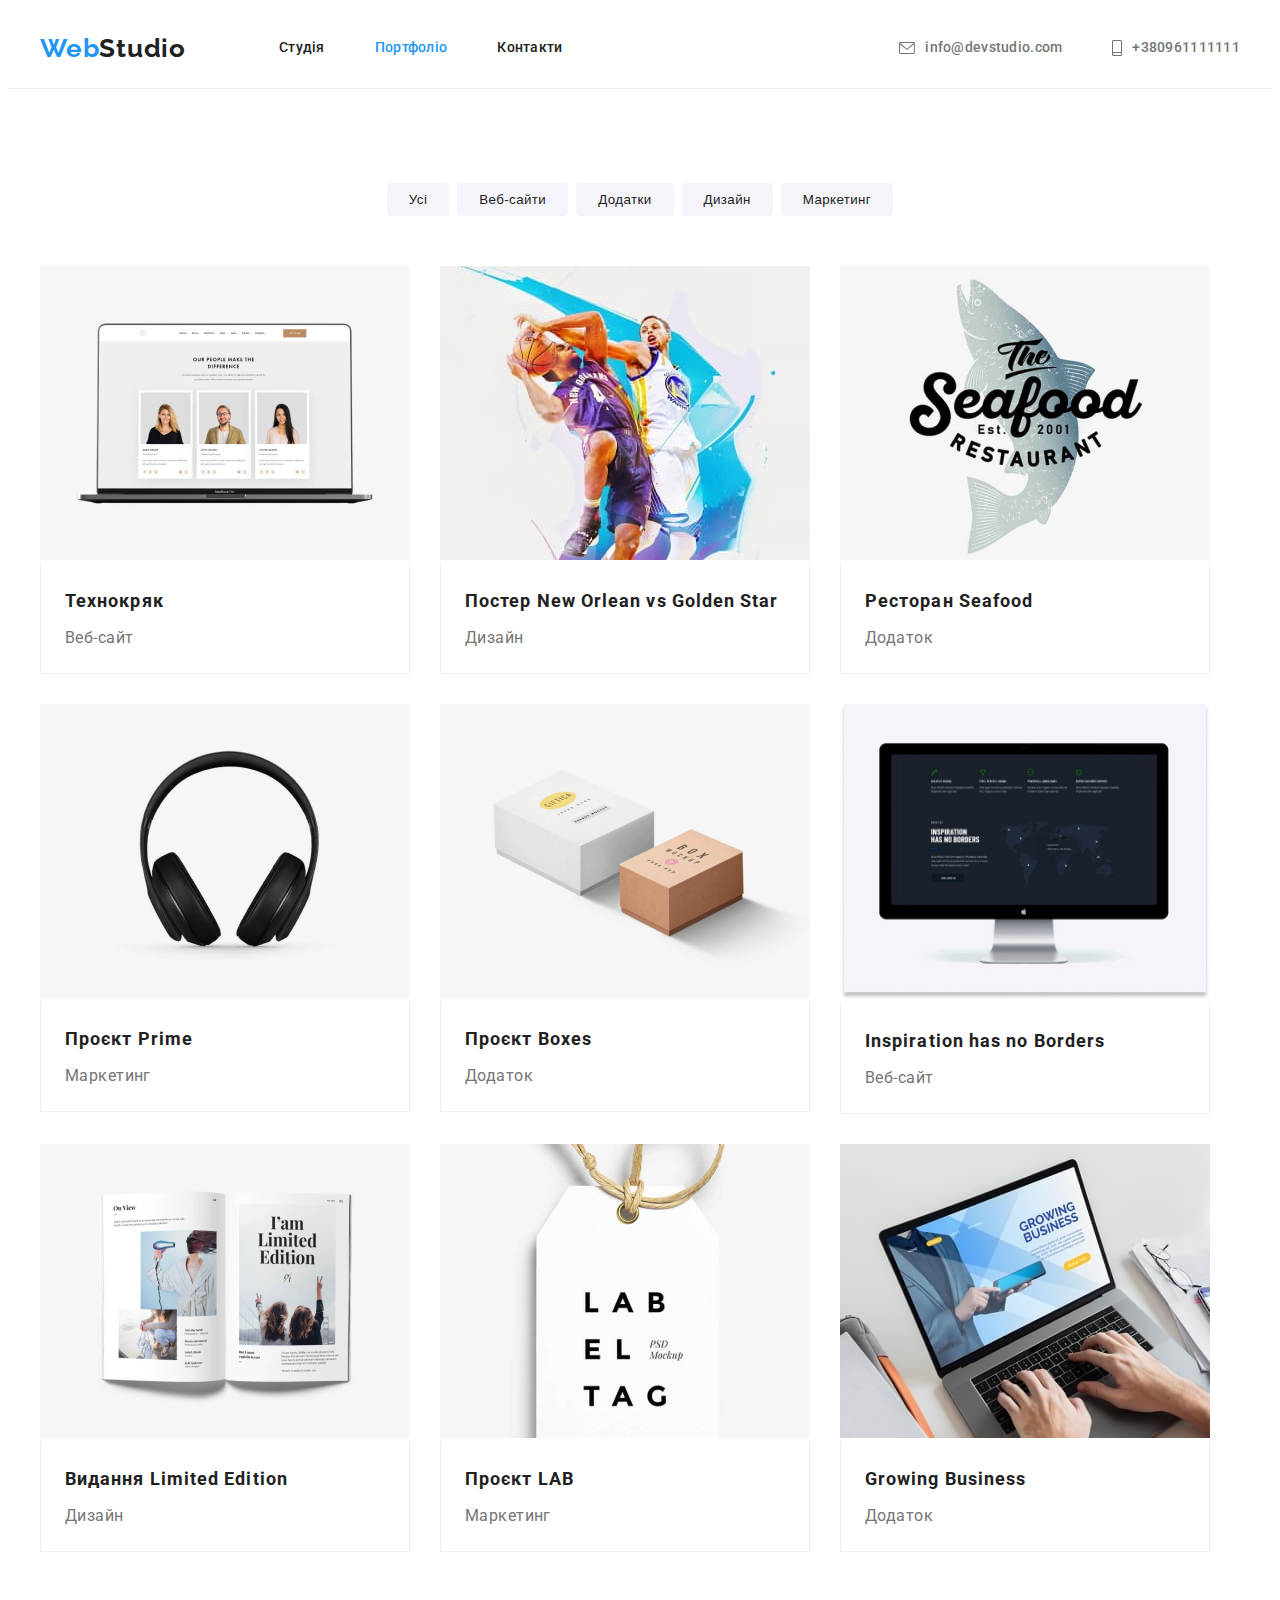
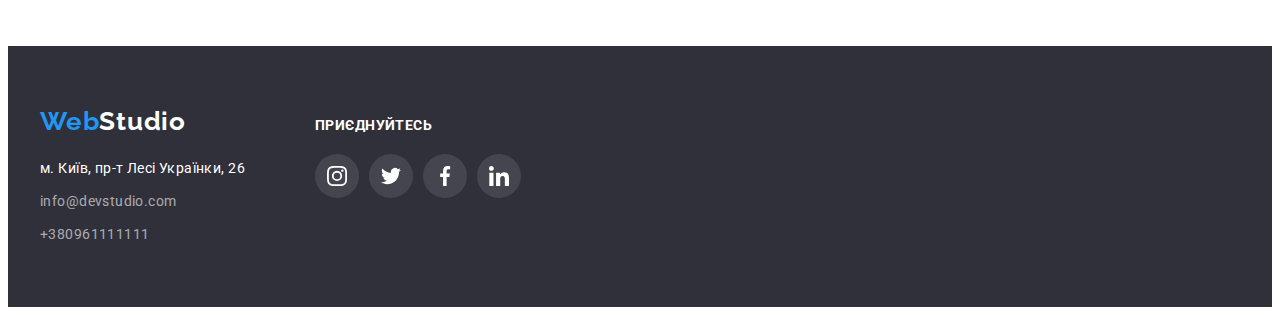
==== commit 8ca49a4c: "виправлення помилок" ====
--- a/portfolio.html
+++ b/portfolio.html
@@ -168,28 +168,28 @@
                 <ul class="social-main-list">
                     <li class="social-top-icon">
                         <a href="" class="social-link link">
-                            <svg class="icon" width="20" height="20">
+                            <svg class="icon-social" width="20" height="20">
                                 <use href="./images/icons.svg#icon-instagram"></use>
                             </svg>
                         </a>
                     </li>
                     <li class="social-top-icon">
                         <a href="" class="social-link link">
-                            <svg class="icon" width="20" height="20">
+                            <svg class="icon-social" width="20" height="20">
                                 <use href="./images/icons.svg#icon-twitter"></use>
                             </svg>
                         </a>
                     </li>
                     <li class="social-top-icon">
                         <a href="" class="social-link link">
-                            <svg class="icon" width="20" height="20">
+                            <svg class="icon-social" width="20" height="20">
                                 <use href="./images/icons.svg#icon-facebook"></use>
                             </svg>
                         </a>
                     </li>
                     <li class="social-top-icon">
                         <a href="" class="social-link link">
-                            <svg class="icon" width="20" height="20">
+                            <svg class="icon-social" width="20" height="20">
                                 <use href="./images/icons.svg#icon-linkedin"></use>
                             </svg>
                         </a>
--- a/css/styles.css
+++ b/css/styles.css
@@ -120,18 +120,20 @@
   text-decoration: none;
 }
 
+.link {
+  display: flex;
+  align-items: center;
+}
+
 .icon-header {
+  fill: currentColor;
  margin-right: 10px; 
 }
 
-.icon-header:hover,
-.icon-header:focus {
+.contact-list .link:hover,
+.contact-list .link:focus {
+  color: var(--accent-color);
   fill: var(--accent-color);
-}
-
-.link:hover .icon-header,
-.link:focus .icon-header {
-  color: var(--accent-color);
 }
 
 .contact-link .link:hover,
@@ -161,20 +163,21 @@
 
 .hero {
   text-align: center;
-  background-color:var(--primary-black-color);
+  margin: 0px auto;
+  max-width: 1600px;
+  background-color: var(--primary-black-color);
+  background-position: center;
+  background-size: cover;
+  background-repeat: no-repeat;
+  background-image: linear-gradient(rgba(47, 48, 58, 0.4),
+        rgba(47, 48, 58, 0.4)),
+      url(../images/Img001.jpg);
 }
 
 .hero-main {
   text-align: center;
   padding-top: 200px;
   padding-bottom: 200px;
-  max-width: 1600px;
-  margin: 0px auto;
-
-background-image: linear-gradient(
-  rgba(47, 48, 58, 0.4),
-  rgba(47, 48, 58, 0.4)),
-  url(../images/Img001.jpg);
 }
 
 .hero-title {
@@ -225,9 +228,10 @@
   margin-left: 30px;
 }
 
-.peculiarities-list::before {
-  display: block;
-  content: "";
+.icons-title {
+  display: flex;
+  align-items: center;
+  justify-content: center;
   height: 120px;
   margin-bottom: 30px;
   border-radius: 4px;
@@ -237,22 +241,6 @@
   background-color: var(--background-grey-color);
 }
 
-.icon-antenna::before {
-background-image: url("../images/icon-antenna.svg");
-}
-
-.icon-clock::before {
-  background-image: url("../images/icon-clock.svg");
-}
-
-.icon-diagram::before {
-  background-image: url("../images/icon-diagram.svg");
-}
-
-.icon-astronaut::before {
-  background-image: url("../images/icon-astronaut.svg");
-} 
-
 .peculiarities-title {
   margin-bottom: 10px;
   color: var(--primary-text-color);
@@ -330,7 +318,6 @@
   height: 44px;
   background-color: var(--primary-white-color);
   border-radius: 50%;
-  cursor: pointer;
 }
 
 .social-item .icon {
@@ -375,31 +362,36 @@
   display: flex;
 }
 
-.clients-list {
+.clients-link {
   display: flex;
   align-items: center;
   justify-content: center;
   border: 1px solid var(--icons-color);
+  border-radius: 4px;
+  width: 100%;
+  height: 100%;
+}
+
+.clients-list { 
   width: 170px;
   height: 92px;
-  border-radius: 4px;
-  cursor: pointer;
-}
-
-.client-link .icon {
+}
+
+.clients-link .icon {
   fill: var(--icons-color);
 }
+
 .clients .item +.item {
   margin-left: 30px;
 }
 
-.clients-list:hover,
-.clients-list:focus {
+.clients-link:hover,
+.clients-link:focus {
   border-color: var(--accent-color);
 }
 
-.client-link:hover .icon,
-.client-link:focus .icon {
+.clients-link:hover .icon,
+.clients-link:focus .icon {
   fill: var(--accent-color);
 }
 
@@ -430,6 +422,8 @@
 .btns .btn-style:focus {
   background-color: var(--accent-color);
   color: var(--primary-white-color);
+  box-shadow: 0px 3px 1px rgba(0, 0, 0, 0.1), 0px 1px 2px rgba(0, 0, 0, 0.08),
+  0px 2px 2px rgba(0, 0, 0, 0.12);
 }
 
 .items {
@@ -536,6 +530,7 @@
 
 .footer .container {
   display: flex;
+  align-items: baseline;
 }
 
 .social-main-list {
@@ -549,9 +544,6 @@
 }
 
 .social-title {
-  display: flex;
-  align-items: center;
-  justify-content: start;
   margin-bottom: 20px;
   color: var(--primary-white-color);
   font-style: normal;
@@ -573,7 +565,7 @@
   cursor: pointer;
 }
 
-.icon {
+.icon-social {
   fill: var(--primary-white-color);
 }
 
